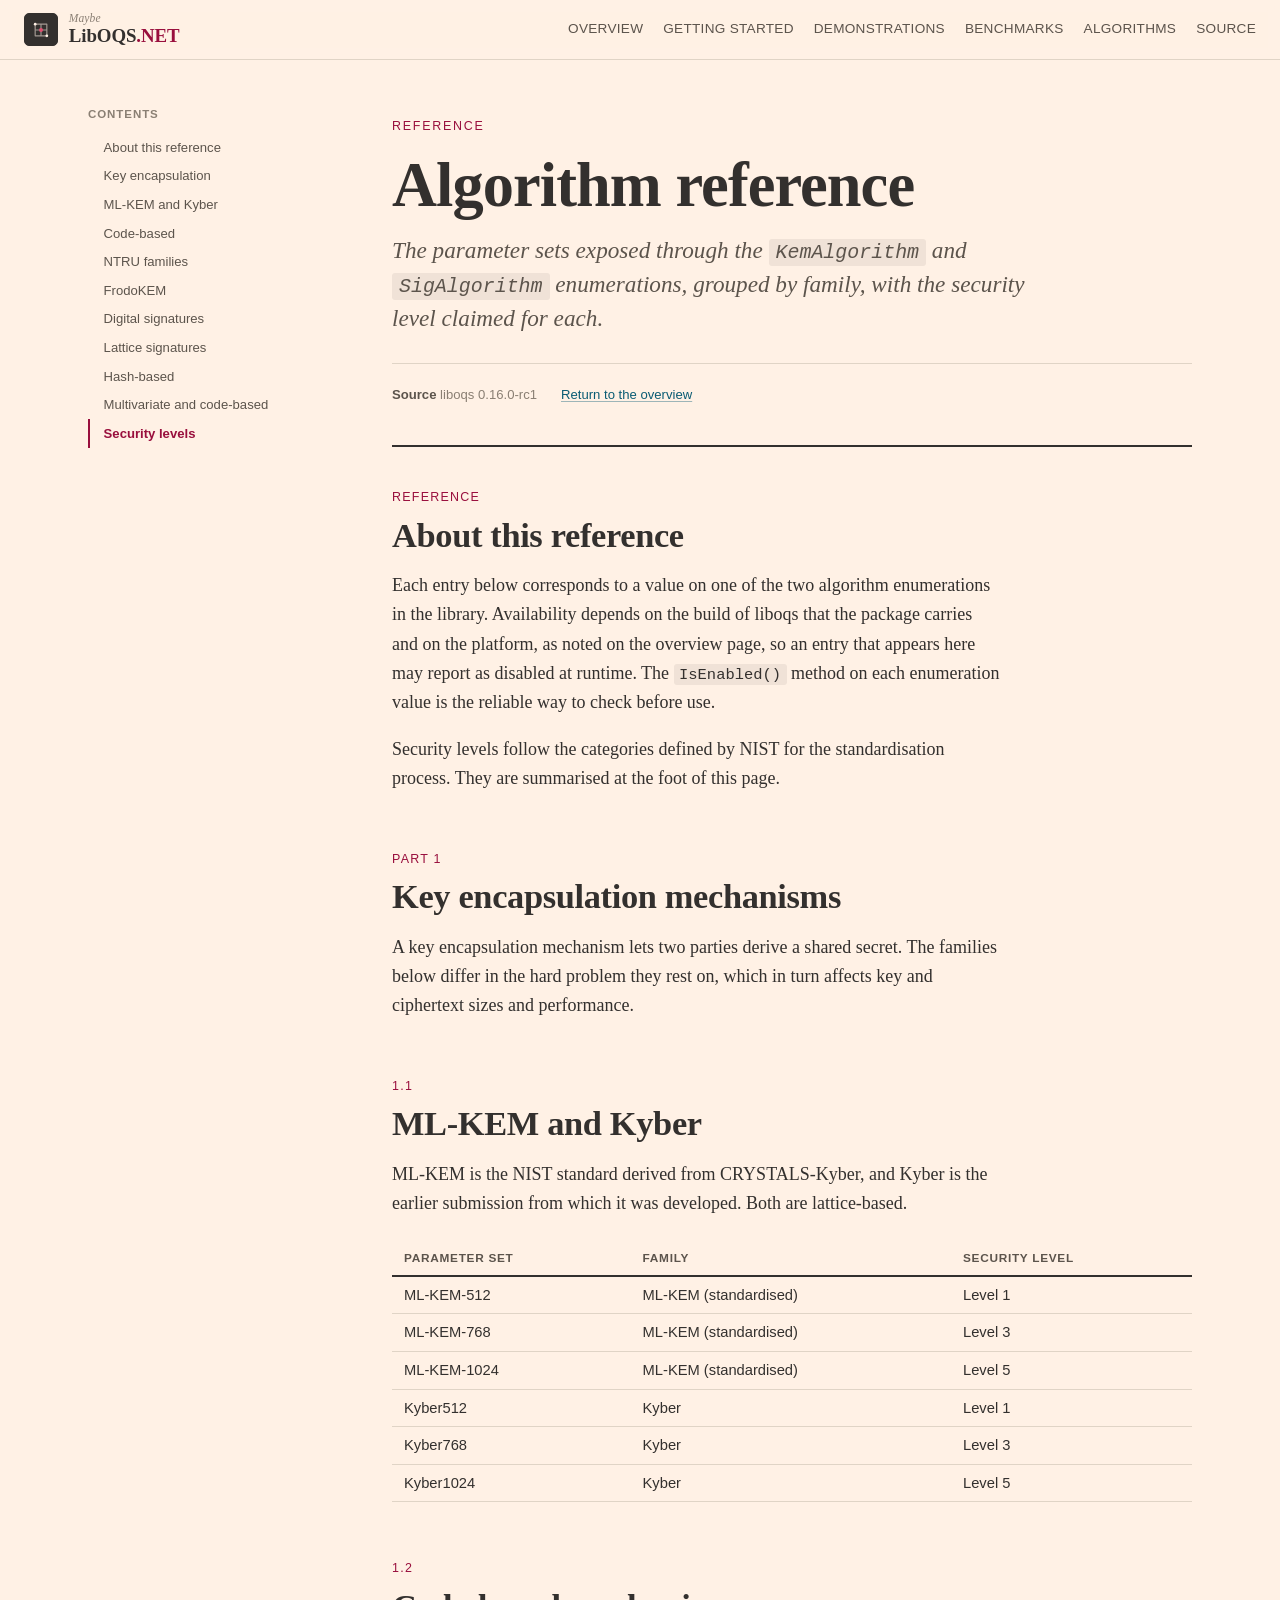
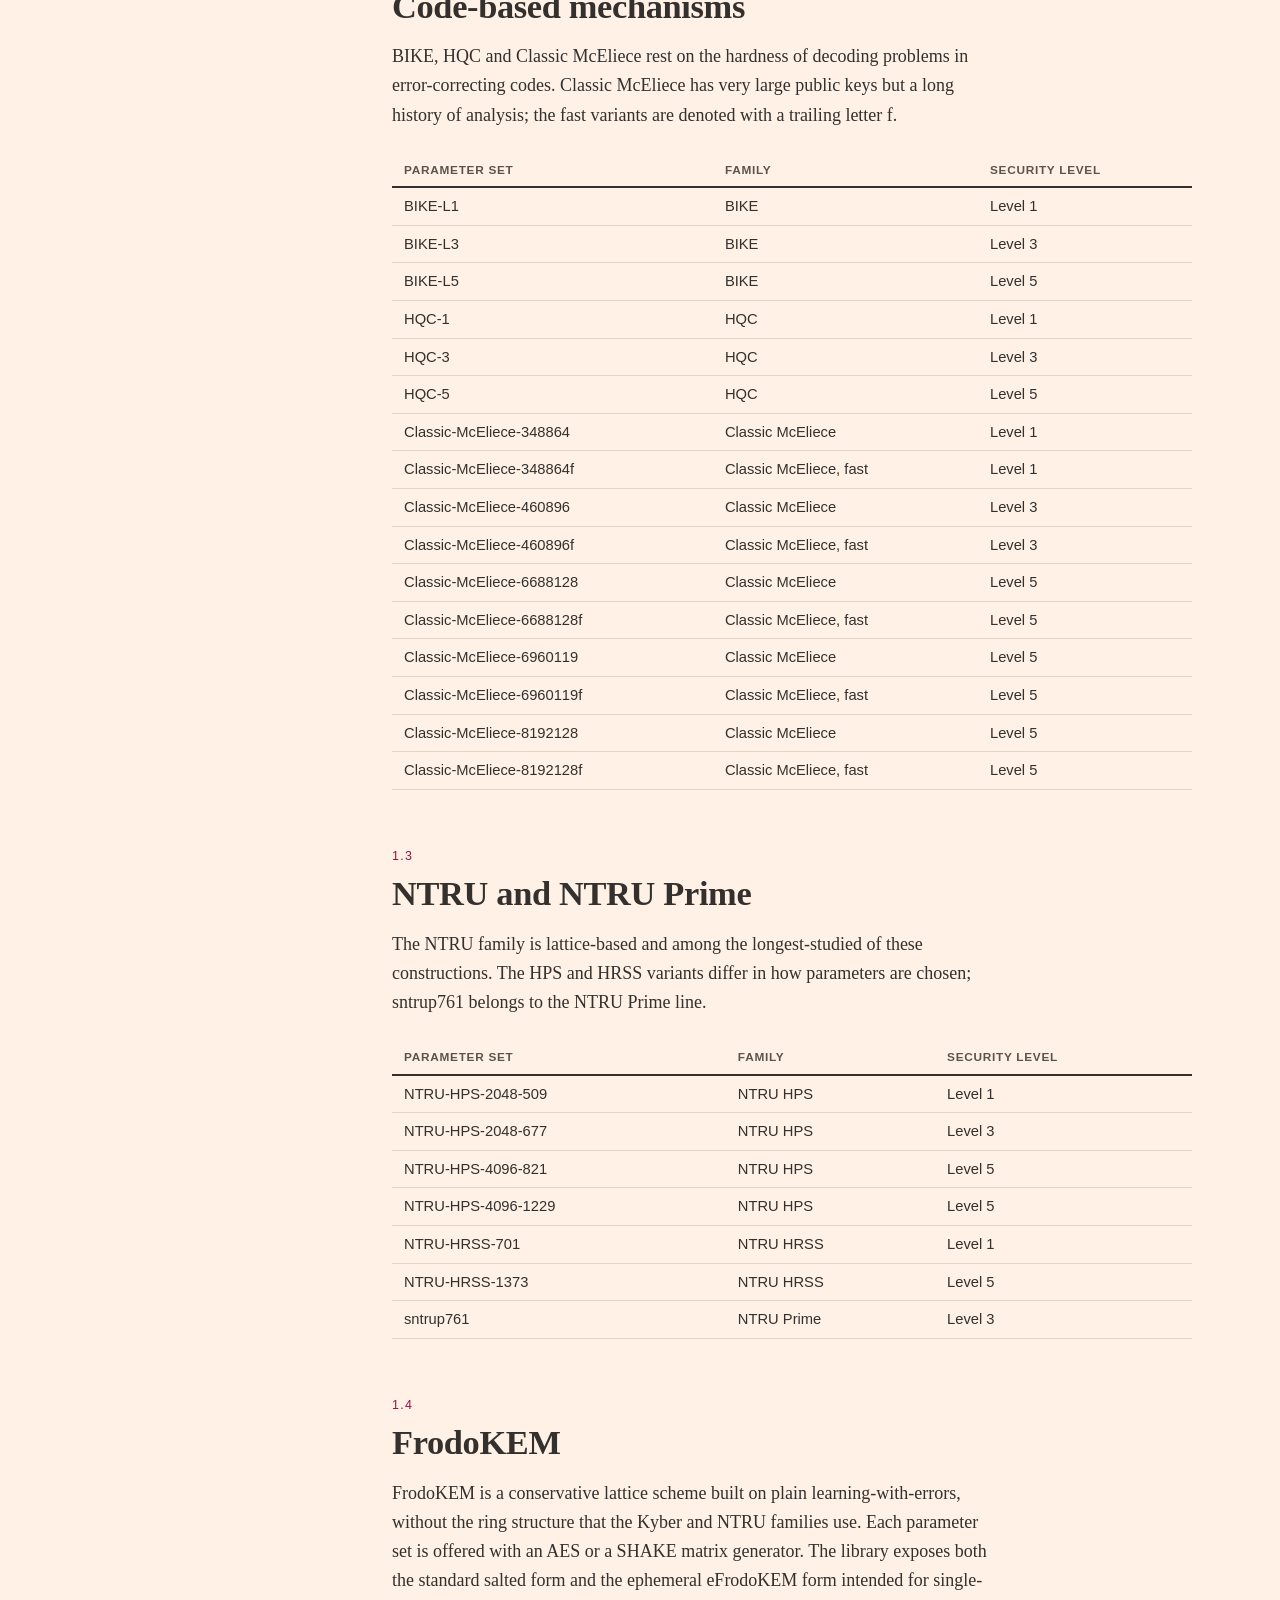
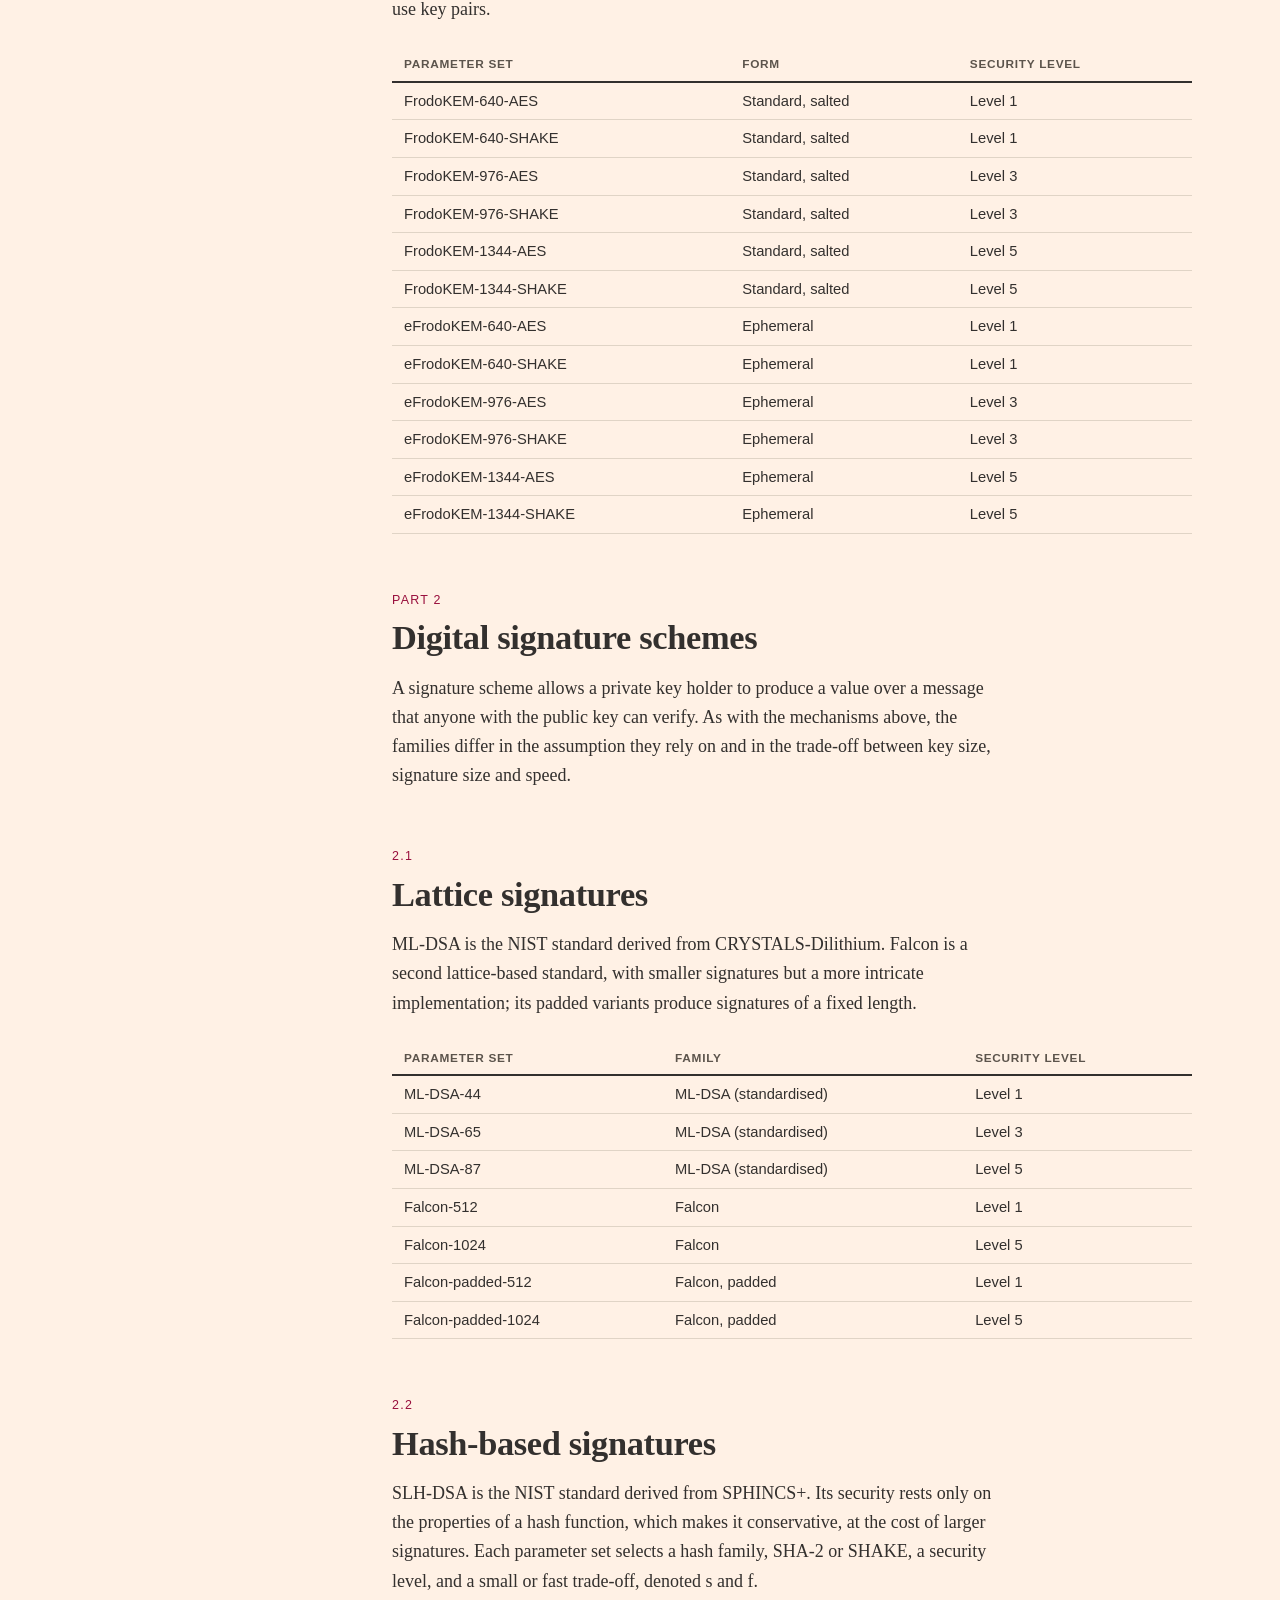
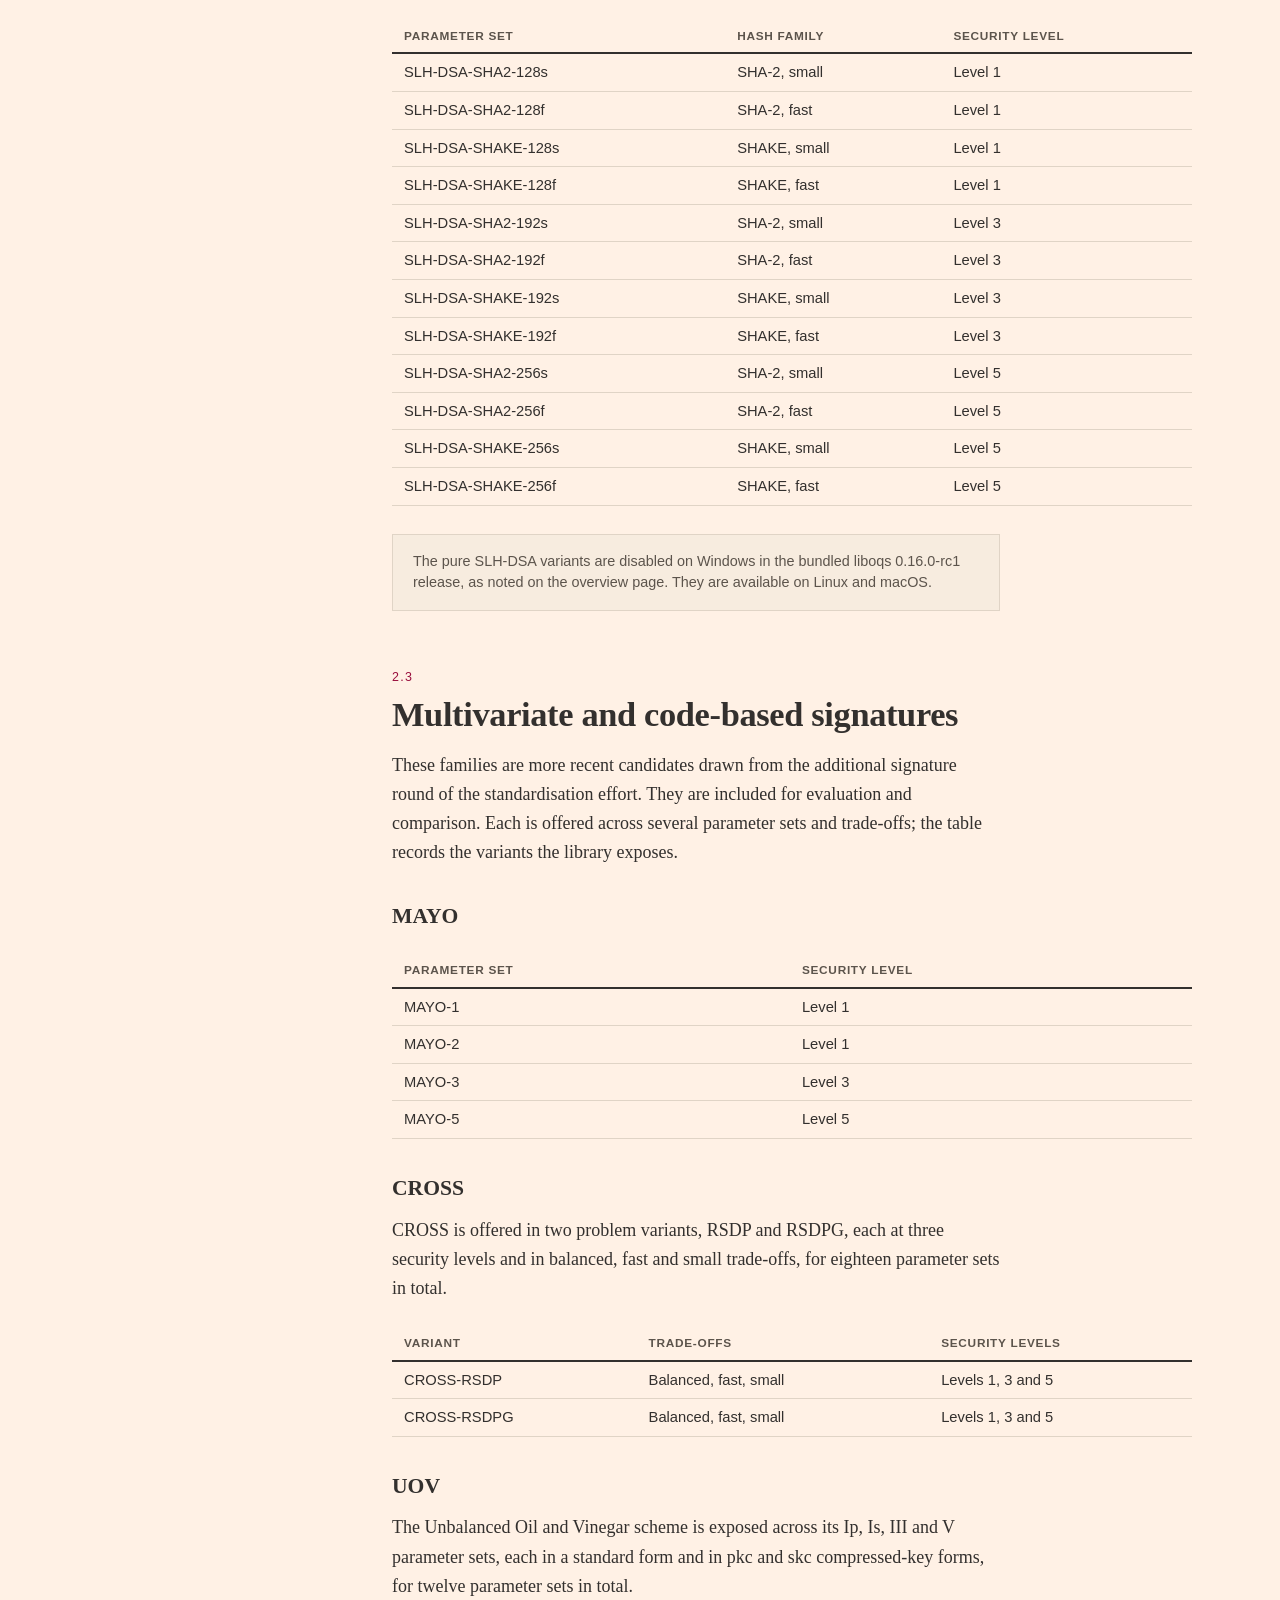
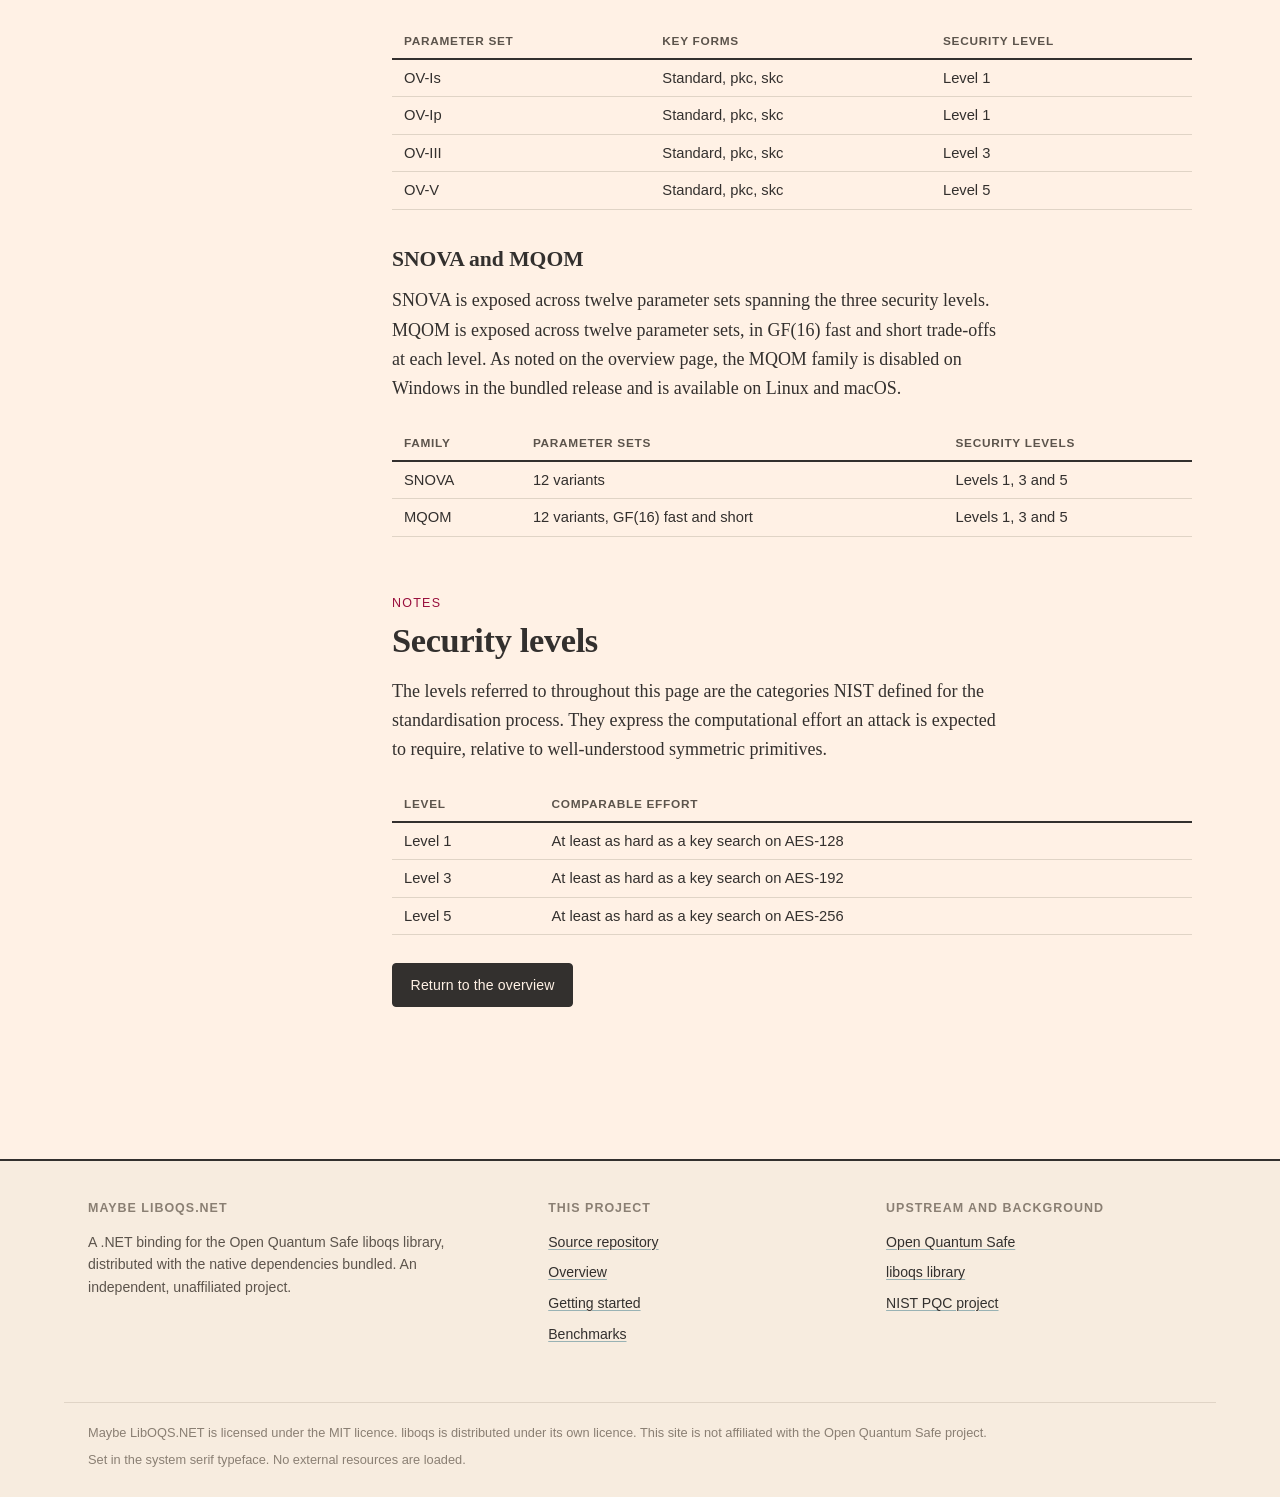
==== website/algorithms.html @ 2868c5c5 "added website" ====
<!DOCTYPE html>
<html lang="en">
<head>
  <meta charset="utf-8">
  <meta name="viewport" content="width=device-width, initial-scale=1">
  <title>Algorithm reference: Maybe LibOQS.NET</title>
  <meta name="description" content="The full set of post-quantum key encapsulation mechanisms and digital signature schemes exposed by Maybe LibOQS.NET, with parameter sets and claimed security levels.">
  <link rel="icon" href="favicon.svg" type="image/svg+xml">
  <link rel="stylesheet" href="assets/styles.css">
</head>
<body>

  <header class="site-header">
    <a class="site-header__brand" href="index.html" aria-label="Maybe LibOQS.NET, home">
      <span class="brand-mark" aria-hidden="true">
        <svg viewBox="0 0 24 24" fill="none" xmlns="http://www.w3.org/2000/svg">
          <g stroke="#fff1e5" stroke-width="1.4" stroke-linecap="round">
            <path d="M5 5h14M5 12h14M5 19h14M5 5v14M12 5v14M19 5v14" opacity="0.55"/>
          </g>
          <circle cx="5" cy="5" r="1.6" fill="#fff1e5"/>
          <circle cx="19" cy="19" r="1.6" fill="#fff1e5"/>
          <circle cx="12" cy="12" r="2.4" fill="#e0506f"/>
        </svg>
      </span>
      <span class="brand-word">
        <span class="brand-word__kicker">Maybe</span>
        <span class="brand-word__name">LibOQS<span class="brand-word__dot">.NET</span></span>
      </span>
    </a>
    <button class="nav-toggle" aria-expanded="false" aria-controls="primary-nav">Menu</button>
    <nav class="site-nav" id="primary-nav" aria-label="Primary">
      <a href="index.html#overview">Overview</a>
      <a href="index.html#getting-started">Getting started</a>
      <a href="index.html#demonstrations">Demonstrations</a>
      <a href="index.html#benchmarks">Benchmarks</a>
      <a href="algorithms.html">Algorithms</a>
      <a href="https://github.com/filipw/maybe-liboqs-dotnet">Source</a>
    </nav>
  </header>

  <div class="shell">

    <aside class="toc" aria-label="Table of contents">
      <h2>Contents</h2>
      <nav>
        <ol>
          <li><a href="#intro">About this reference</a></li>
          <li><a href="#kems">Key encapsulation</a></li>
          <li><a href="#ml-kem">ML-KEM and Kyber</a></li>
          <li><a href="#code-kem">Code-based</a></li>
          <li><a href="#ntru">NTRU families</a></li>
          <li><a href="#frodo">FrodoKEM</a></li>
          <li><a href="#sigs">Digital signatures</a></li>
          <li><a href="#lattice-sig">Lattice signatures</a></li>
          <li><a href="#hash-sig">Hash-based</a></li>
          <li><a href="#mv-sig">Multivariate and code-based</a></li>
          <li><a href="#levels">Security levels</a></li>
        </ol>
      </nav>
    </aside>

    <main>

      <div class="masthead">
        <p class="masthead__kicker">Reference</p>
        <h1>Algorithm reference</h1>
        <p class="masthead__standfirst">
          The parameter sets exposed through the <code>KemAlgorithm</code> and
          <code>SigAlgorithm</code> enumerations, grouped by family, with the security level
          claimed for each.
        </p>
        <div class="masthead__meta">
          <span><strong>Source</strong> liboqs 0.16.0-rc1</span>
          <span><a href="index.html">Return to the overview</a></span>
        </div>
      </div>

      <section id="intro">
        <span class="section-number">Reference</span>
        <h2>About this reference</h2>
        <p>
          Each entry below corresponds to a value on one of the two algorithm enumerations in the
          library. Availability depends on the build of liboqs that the package carries and on the
          platform, as noted on the overview page, so an entry that appears here may report as
          disabled at runtime. The <code>IsEnabled()</code> method on each enumeration value is
          the reliable way to check before use.
        </p>
        <p>
          Security levels follow the categories defined by NIST for the standardisation process.
          They are summarised at the foot of this page.
        </p>
      </section>

      <section id="kems">
        <span class="section-number">Part 1</span>
        <h2>Key encapsulation mechanisms</h2>
        <p>
          A key encapsulation mechanism lets two parties derive a shared secret. The families
          below differ in the hard problem they rest on, which in turn affects key and ciphertext
          sizes and performance.
        </p>
      </section>

      <section id="ml-kem">
        <span class="section-number">1.1</span>
        <h2>ML-KEM and Kyber</h2>
        <p>
          ML-KEM is the NIST standard derived from CRYSTALS-Kyber, and Kyber is the earlier
          submission from which it was developed. Both are lattice-based.
        </p>
        <div class="table-wrap">
          <table>
            <thead>
              <tr><th scope="col">Parameter set</th><th scope="col">Family</th><th scope="col">Security level</th></tr>
            </thead>
            <tbody>
              <tr><th scope="row">ML-KEM-512</th><td>ML-KEM (standardised)</td><td>Level 1</td></tr>
              <tr><th scope="row">ML-KEM-768</th><td>ML-KEM (standardised)</td><td>Level 3</td></tr>
              <tr><th scope="row">ML-KEM-1024</th><td>ML-KEM (standardised)</td><td>Level 5</td></tr>
              <tr><th scope="row">Kyber512</th><td>Kyber</td><td>Level 1</td></tr>
              <tr><th scope="row">Kyber768</th><td>Kyber</td><td>Level 3</td></tr>
              <tr><th scope="row">Kyber1024</th><td>Kyber</td><td>Level 5</td></tr>
            </tbody>
          </table>
        </div>
      </section>

      <section id="code-kem">
        <span class="section-number">1.2</span>
        <h2>Code-based mechanisms</h2>
        <p>
          BIKE, HQC and Classic McEliece rest on the hardness of decoding problems in
          error-correcting codes. Classic McEliece has very large public keys but a long history
          of analysis; the fast variants are denoted with a trailing letter f.
        </p>
        <div class="table-wrap">
          <table>
            <thead>
              <tr><th scope="col">Parameter set</th><th scope="col">Family</th><th scope="col">Security level</th></tr>
            </thead>
            <tbody>
              <tr><th scope="row">BIKE-L1</th><td>BIKE</td><td>Level 1</td></tr>
              <tr><th scope="row">BIKE-L3</th><td>BIKE</td><td>Level 3</td></tr>
              <tr><th scope="row">BIKE-L5</th><td>BIKE</td><td>Level 5</td></tr>
              <tr><th scope="row">HQC-1</th><td>HQC</td><td>Level 1</td></tr>
              <tr><th scope="row">HQC-3</th><td>HQC</td><td>Level 3</td></tr>
              <tr><th scope="row">HQC-5</th><td>HQC</td><td>Level 5</td></tr>
              <tr><th scope="row">Classic-McEliece-348864</th><td>Classic McEliece</td><td>Level 1</td></tr>
              <tr><th scope="row">Classic-McEliece-348864f</th><td>Classic McEliece, fast</td><td>Level 1</td></tr>
              <tr><th scope="row">Classic-McEliece-460896</th><td>Classic McEliece</td><td>Level 3</td></tr>
              <tr><th scope="row">Classic-McEliece-460896f</th><td>Classic McEliece, fast</td><td>Level 3</td></tr>
              <tr><th scope="row">Classic-McEliece-6688128</th><td>Classic McEliece</td><td>Level 5</td></tr>
              <tr><th scope="row">Classic-McEliece-6688128f</th><td>Classic McEliece, fast</td><td>Level 5</td></tr>
              <tr><th scope="row">Classic-McEliece-6960119</th><td>Classic McEliece</td><td>Level 5</td></tr>
              <tr><th scope="row">Classic-McEliece-6960119f</th><td>Classic McEliece, fast</td><td>Level 5</td></tr>
              <tr><th scope="row">Classic-McEliece-8192128</th><td>Classic McEliece</td><td>Level 5</td></tr>
              <tr><th scope="row">Classic-McEliece-8192128f</th><td>Classic McEliece, fast</td><td>Level 5</td></tr>
            </tbody>
          </table>
        </div>
      </section>

      <section id="ntru">
        <span class="section-number">1.3</span>
        <h2>NTRU and NTRU Prime</h2>
        <p>
          The NTRU family is lattice-based and among the longest-studied of these constructions.
          The HPS and HRSS variants differ in how parameters are chosen; sntrup761 belongs to the
          NTRU Prime line.
        </p>
        <div class="table-wrap">
          <table>
            <thead>
              <tr><th scope="col">Parameter set</th><th scope="col">Family</th><th scope="col">Security level</th></tr>
            </thead>
            <tbody>
              <tr><th scope="row">NTRU-HPS-2048-509</th><td>NTRU HPS</td><td>Level 1</td></tr>
              <tr><th scope="row">NTRU-HPS-2048-677</th><td>NTRU HPS</td><td>Level 3</td></tr>
              <tr><th scope="row">NTRU-HPS-4096-821</th><td>NTRU HPS</td><td>Level 5</td></tr>
              <tr><th scope="row">NTRU-HPS-4096-1229</th><td>NTRU HPS</td><td>Level 5</td></tr>
              <tr><th scope="row">NTRU-HRSS-701</th><td>NTRU HRSS</td><td>Level 1</td></tr>
              <tr><th scope="row">NTRU-HRSS-1373</th><td>NTRU HRSS</td><td>Level 5</td></tr>
              <tr><th scope="row">sntrup761</th><td>NTRU Prime</td><td>Level 3</td></tr>
            </tbody>
          </table>
        </div>
      </section>

      <section id="frodo">
        <span class="section-number">1.4</span>
        <h2>FrodoKEM</h2>
        <p>
          FrodoKEM is a conservative lattice scheme built on plain learning-with-errors, without
          the ring structure that the Kyber and NTRU families use. Each parameter set is offered
          with an AES or a SHAKE matrix generator. The library exposes both the standard salted
          form and the ephemeral eFrodoKEM form intended for single-use key pairs.
        </p>
        <div class="table-wrap">
          <table>
            <thead>
              <tr><th scope="col">Parameter set</th><th scope="col">Form</th><th scope="col">Security level</th></tr>
            </thead>
            <tbody>
              <tr><th scope="row">FrodoKEM-640-AES</th><td>Standard, salted</td><td>Level 1</td></tr>
              <tr><th scope="row">FrodoKEM-640-SHAKE</th><td>Standard, salted</td><td>Level 1</td></tr>
              <tr><th scope="row">FrodoKEM-976-AES</th><td>Standard, salted</td><td>Level 3</td></tr>
              <tr><th scope="row">FrodoKEM-976-SHAKE</th><td>Standard, salted</td><td>Level 3</td></tr>
              <tr><th scope="row">FrodoKEM-1344-AES</th><td>Standard, salted</td><td>Level 5</td></tr>
              <tr><th scope="row">FrodoKEM-1344-SHAKE</th><td>Standard, salted</td><td>Level 5</td></tr>
              <tr><th scope="row">eFrodoKEM-640-AES</th><td>Ephemeral</td><td>Level 1</td></tr>
              <tr><th scope="row">eFrodoKEM-640-SHAKE</th><td>Ephemeral</td><td>Level 1</td></tr>
              <tr><th scope="row">eFrodoKEM-976-AES</th><td>Ephemeral</td><td>Level 3</td></tr>
              <tr><th scope="row">eFrodoKEM-976-SHAKE</th><td>Ephemeral</td><td>Level 3</td></tr>
              <tr><th scope="row">eFrodoKEM-1344-AES</th><td>Ephemeral</td><td>Level 5</td></tr>
              <tr><th scope="row">eFrodoKEM-1344-SHAKE</th><td>Ephemeral</td><td>Level 5</td></tr>
            </tbody>
          </table>
        </div>
      </section>

      <section id="sigs">
        <span class="section-number">Part 2</span>
        <h2>Digital signature schemes</h2>
        <p>
          A signature scheme allows a private key holder to produce a value over a message that
          anyone with the public key can verify. As with the mechanisms above, the families differ
          in the assumption they rely on and in the trade-off between key size, signature size and
          speed.
        </p>
      </section>

      <section id="lattice-sig">
        <span class="section-number">2.1</span>
        <h2>Lattice signatures</h2>
        <p>
          ML-DSA is the NIST standard derived from CRYSTALS-Dilithium. Falcon is a second
          lattice-based standard, with smaller signatures but a more intricate implementation; its
          padded variants produce signatures of a fixed length.
        </p>
        <div class="table-wrap">
          <table>
            <thead>
              <tr><th scope="col">Parameter set</th><th scope="col">Family</th><th scope="col">Security level</th></tr>
            </thead>
            <tbody>
              <tr><th scope="row">ML-DSA-44</th><td>ML-DSA (standardised)</td><td>Level 1</td></tr>
              <tr><th scope="row">ML-DSA-65</th><td>ML-DSA (standardised)</td><td>Level 3</td></tr>
              <tr><th scope="row">ML-DSA-87</th><td>ML-DSA (standardised)</td><td>Level 5</td></tr>
              <tr><th scope="row">Falcon-512</th><td>Falcon</td><td>Level 1</td></tr>
              <tr><th scope="row">Falcon-1024</th><td>Falcon</td><td>Level 5</td></tr>
              <tr><th scope="row">Falcon-padded-512</th><td>Falcon, padded</td><td>Level 1</td></tr>
              <tr><th scope="row">Falcon-padded-1024</th><td>Falcon, padded</td><td>Level 5</td></tr>
            </tbody>
          </table>
        </div>
      </section>

      <section id="hash-sig">
        <span class="section-number">2.2</span>
        <h2>Hash-based signatures</h2>
        <p>
          SLH-DSA is the NIST standard derived from SPHINCS+. Its security rests only on the
          properties of a hash function, which makes it conservative, at the cost of larger
          signatures. Each parameter set selects a hash family, SHA-2 or SHAKE, a security level,
          and a small or fast trade-off, denoted s and f.
        </p>
        <div class="table-wrap">
          <table>
            <thead>
              <tr><th scope="col">Parameter set</th><th scope="col">Hash family</th><th scope="col">Security level</th></tr>
            </thead>
            <tbody>
              <tr><th scope="row">SLH-DSA-SHA2-128s</th><td>SHA-2, small</td><td>Level 1</td></tr>
              <tr><th scope="row">SLH-DSA-SHA2-128f</th><td>SHA-2, fast</td><td>Level 1</td></tr>
              <tr><th scope="row">SLH-DSA-SHAKE-128s</th><td>SHAKE, small</td><td>Level 1</td></tr>
              <tr><th scope="row">SLH-DSA-SHAKE-128f</th><td>SHAKE, fast</td><td>Level 1</td></tr>
              <tr><th scope="row">SLH-DSA-SHA2-192s</th><td>SHA-2, small</td><td>Level 3</td></tr>
              <tr><th scope="row">SLH-DSA-SHA2-192f</th><td>SHA-2, fast</td><td>Level 3</td></tr>
              <tr><th scope="row">SLH-DSA-SHAKE-192s</th><td>SHAKE, small</td><td>Level 3</td></tr>
              <tr><th scope="row">SLH-DSA-SHAKE-192f</th><td>SHAKE, fast</td><td>Level 3</td></tr>
              <tr><th scope="row">SLH-DSA-SHA2-256s</th><td>SHA-2, small</td><td>Level 5</td></tr>
              <tr><th scope="row">SLH-DSA-SHA2-256f</th><td>SHA-2, fast</td><td>Level 5</td></tr>
              <tr><th scope="row">SLH-DSA-SHAKE-256s</th><td>SHAKE, small</td><td>Level 5</td></tr>
              <tr><th scope="row">SLH-DSA-SHAKE-256f</th><td>SHAKE, fast</td><td>Level 5</td></tr>
            </tbody>
          </table>
        </div>
        <div class="note">
          The pure SLH-DSA variants are disabled on Windows in the bundled liboqs 0.16.0-rc1
          release, as noted on the overview page. They are available on Linux and macOS.
        </div>
      </section>

      <section id="mv-sig">
        <span class="section-number">2.3</span>
        <h2>Multivariate and code-based signatures</h2>
        <p>
          These families are more recent candidates drawn from the additional signature round of
          the standardisation effort. They are included for evaluation and comparison. Each is
          offered across several parameter sets and trade-offs; the table records the variants the
          library exposes.
        </p>

        <h3>MAYO</h3>
        <div class="table-wrap">
          <table>
            <thead>
              <tr><th scope="col">Parameter set</th><th scope="col">Security level</th></tr>
            </thead>
            <tbody>
              <tr><th scope="row">MAYO-1</th><td>Level 1</td></tr>
              <tr><th scope="row">MAYO-2</th><td>Level 1</td></tr>
              <tr><th scope="row">MAYO-3</th><td>Level 3</td></tr>
              <tr><th scope="row">MAYO-5</th><td>Level 5</td></tr>
            </tbody>
          </table>
        </div>

        <h3>CROSS</h3>
        <p>
          CROSS is offered in two problem variants, RSDP and RSDPG, each at three security levels
          and in balanced, fast and small trade-offs, for eighteen parameter sets in total.
        </p>
        <div class="table-wrap">
          <table>
            <thead>
              <tr><th scope="col">Variant</th><th scope="col">Trade-offs</th><th scope="col">Security levels</th></tr>
            </thead>
            <tbody>
              <tr><th scope="row">CROSS-RSDP</th><td>Balanced, fast, small</td><td>Levels 1, 3 and 5</td></tr>
              <tr><th scope="row">CROSS-RSDPG</th><td>Balanced, fast, small</td><td>Levels 1, 3 and 5</td></tr>
            </tbody>
          </table>
        </div>

        <h3>UOV</h3>
        <p>
          The Unbalanced Oil and Vinegar scheme is exposed across its Ip, Is, III and V parameter
          sets, each in a standard form and in pkc and skc compressed-key forms, for twelve
          parameter sets in total.
        </p>
        <div class="table-wrap">
          <table>
            <thead>
              <tr><th scope="col">Parameter set</th><th scope="col">Key forms</th><th scope="col">Security level</th></tr>
            </thead>
            <tbody>
              <tr><th scope="row">OV-Is</th><td>Standard, pkc, skc</td><td>Level 1</td></tr>
              <tr><th scope="row">OV-Ip</th><td>Standard, pkc, skc</td><td>Level 1</td></tr>
              <tr><th scope="row">OV-III</th><td>Standard, pkc, skc</td><td>Level 3</td></tr>
              <tr><th scope="row">OV-V</th><td>Standard, pkc, skc</td><td>Level 5</td></tr>
            </tbody>
          </table>
        </div>

        <h3>SNOVA and MQOM</h3>
        <p>
          SNOVA is exposed across twelve parameter sets spanning the three security levels. MQOM
          is exposed across twelve parameter sets, in GF(16) fast and short trade-offs at each
          level. As noted on the overview page, the MQOM family is disabled on Windows in the
          bundled release and is available on Linux and macOS.
        </p>
        <div class="table-wrap">
          <table>
            <thead>
              <tr><th scope="col">Family</th><th scope="col">Parameter sets</th><th scope="col">Security levels</th></tr>
            </thead>
            <tbody>
              <tr><th scope="row">SNOVA</th><td>12 variants</td><td>Levels 1, 3 and 5</td></tr>
              <tr><th scope="row">MQOM</th><td>12 variants, GF(16) fast and short</td><td>Levels 1, 3 and 5</td></tr>
            </tbody>
          </table>
        </div>
      </section>

      <section id="levels">
        <span class="section-number">Notes</span>
        <h2>Security levels</h2>
        <p>
          The levels referred to throughout this page are the categories NIST defined for the
          standardisation process. They express the computational effort an attack is expected to
          require, relative to well-understood symmetric primitives.
        </p>
        <div class="table-wrap">
          <table>
            <thead>
              <tr><th scope="col">Level</th><th scope="col">Comparable effort</th></tr>
            </thead>
            <tbody>
              <tr><th scope="row">Level 1</th><td>At least as hard as a key search on AES-128</td></tr>
              <tr><th scope="row">Level 3</th><td>At least as hard as a key search on AES-192</td></tr>
              <tr><th scope="row">Level 5</th><td>At least as hard as a key search on AES-256</td></tr>
            </tbody>
          </table>
        </div>
        <div class="btn-row">
          <a class="btn btn--primary" href="index.html">Return to the overview</a>
        </div>
      </section>

    </main>
  </div>

  <footer class="site-footer">
    <div class="site-footer__inner">
      <div>
        <h3>Maybe LibOQS.NET</h3>
        <p style="max-width: 24rem;">
          A .NET binding for the Open Quantum Safe liboqs library, distributed with the native
          dependencies bundled. An independent, unaffiliated project.
        </p>
      </div>
      <div>
        <h3>This project</h3>
        <ul>
          <li><a href="https://github.com/filipw/maybe-liboqs-dotnet">Source repository</a></li>
          <li><a href="index.html">Overview</a></li>
          <li><a href="index.html#getting-started">Getting started</a></li>
          <li><a href="index.html#benchmarks">Benchmarks</a></li>
        </ul>
      </div>
      <div>
        <h3>Upstream and background</h3>
        <ul>
          <li><a href="https://openquantumsafe.org/">Open Quantum Safe</a></li>
          <li><a href="https://github.com/open-quantum-safe/liboqs">liboqs library</a></li>
          <li><a href="https://csrc.nist.gov/projects/post-quantum-cryptography">NIST PQC project</a></li>
        </ul>
      </div>
    </div>
    <div class="site-footer__colophon">
      <p>
        Maybe LibOQS.NET is licensed under the MIT licence. liboqs is distributed under its own
        licence. This site is not affiliated with the Open Quantum Safe project.
      </p>
      <p>Set in the system serif typeface. No external resources are loaded.</p>
    </div>
  </footer>

  <script src="assets/highlight.js"></script>
  <script src="assets/site.js"></script>
</body>
</html>
---- website/assets/styles.css ----
/* ==========================================================================
   Maybe LibOQS.NET - project site
   Visual language inspired by long-form editorial typography:
   warm paper background, serif body text, a single restrained accent.
   No external fonts or stylesheets are loaded; system serifs are used so
   the page renders identically offline.
   ========================================================================== */

:root {
  /* Palette */
  --paper:        #fff1e5; /* warm editorial cream */
  --paper-deep:   #f7ecdf; /* slightly deeper panel */
  --paper-edge:   #efe0d2; /* hairline tint */
  --ink:          #33302e; /* primary text */
  --ink-soft:     #5c544c; /* secondary text */
  --ink-faint:    #8a7f73; /* captions, meta */
  --rule:         #e0d4c6; /* horizontal rules and borders */
  --accent:       #990f3d; /* claret, used sparingly */
  --accent-soft:  #b5687f;
  --link:         #0a5b73; /* teal for inline links */
  --link-visited: #1a4c5e;
  --code-bg:      #2b2723; /* dark code surface */
  --code-ink:     #f3eadf;

  /* Type */
  --serif:  Georgia, "Times New Roman", "Source Serif Pro", Cambria, serif;
  --sans:   "Helvetica Neue", Helvetica, Arial, system-ui, sans-serif;
  --mono:   "SFMono-Regular", "Consolas", "Liberation Mono", Menlo, monospace;

  /* Metrics */
  --measure: 38rem;
  --gutter: 2rem;
  --header-h: 3.75rem;
}

/* ----- Reset / base --------------------------------------------------------- */

*,
*::before,
*::after { box-sizing: border-box; }

html {
  scroll-behavior: smooth;
  scroll-padding-top: calc(var(--header-h) + 1rem);
  -webkit-text-size-adjust: 100%;
}

body {
  margin: 0;
  background: var(--paper);
  color: var(--ink);
  font-family: var(--serif);
  font-size: 1.125rem;
  line-height: 1.62;
  font-kerning: normal;
  text-rendering: optimizeLegibility;
  -webkit-font-smoothing: antialiased;
}

img, svg { max-width: 100%; height: auto; }

a {
  color: var(--link);
  text-decoration: underline;
  text-underline-offset: 0.12em;
  text-decoration-thickness: 0.06em;
  text-decoration-color: rgba(10, 91, 115, 0.4);
}
a:hover { text-decoration-color: currentColor; }
a:visited { color: var(--link-visited); }

::selection { background: rgba(153, 15, 61, 0.15); }

/* ----- Header --------------------------------------------------------------- */

.site-header {
  position: sticky;
  top: 0;
  z-index: 40;
  height: var(--header-h);
  display: flex;
  align-items: center;
  gap: 1rem;
  padding: 0 1.5rem;
  background: rgba(255, 241, 229, 0.94);
  backdrop-filter: saturate(140%) blur(6px);
  border-bottom: 1px solid var(--rule);
}

.site-header__brand {
  display: flex;
  align-items: center;
  gap: 0.7rem;
  color: var(--ink);
  text-decoration: none;
  white-space: nowrap;
}
.site-header__brand:hover { text-decoration: none; }
.site-header__brand:hover .brand-mark { border-color: var(--accent); }

.brand-mark {
  display: inline-flex;
  align-items: center;
  justify-content: center;
  width: 2.1rem;
  height: 2.1rem;
  flex: none;
  border: 1.5px solid var(--ink);
  border-radius: 5px;
  background: var(--ink);
  transition: border-color 0.15s ease;
}
.brand-mark svg { width: 1.25rem; height: 1.25rem; display: block; }

.brand-word {
  display: inline-flex;
  flex-direction: column;
  line-height: 1;
}
.brand-word__kicker {
  font-family: var(--serif);
  font-style: italic;
  font-size: 0.72rem;
  letter-spacing: 0.01em;
  color: var(--ink-faint);
  margin-bottom: 0.12rem;
}
.brand-word__name {
  font-family: var(--serif);
  font-weight: 700;
  font-size: 1.18rem;
  letter-spacing: -0.005em;
  color: var(--ink);
}
.brand-word__dot { color: var(--accent); }

.site-nav {
  margin-left: auto;
  display: flex;
  align-items: center;
  gap: 1.25rem;
  font-family: var(--sans);
  font-size: 0.85rem;
  letter-spacing: 0.02em;
}
.site-nav a {
  color: var(--ink-soft);
  text-decoration: none;
  text-transform: uppercase;
}
.site-nav a:hover { color: var(--accent); }

.nav-toggle {
  display: none;
  margin-left: auto;
  background: none;
  border: 1px solid var(--rule);
  border-radius: 3px;
  padding: 0.35rem 0.55rem;
  font-family: var(--sans);
  font-size: 0.8rem;
  color: var(--ink);
  cursor: pointer;
}

/* ----- Layout shell --------------------------------------------------------- */

.shell {
  display: grid;
  grid-template-columns: 16rem minmax(0, 1fr);
  gap: 3rem;
  max-width: 72rem;
  margin: 0 auto;
  padding: 0 1.5rem;
}

/* Table of contents (left rail) */
.toc {
  position: sticky;
  top: calc(var(--header-h) + 1.5rem);
  align-self: start;
  height: calc(100vh - var(--header-h) - 3rem);
  overflow-y: auto;
  padding: 1.5rem 0 2rem;
  font-family: var(--sans);
  font-size: 0.82rem;
  line-height: 1.5;
}
.toc h2 {
  font-size: 0.72rem;
  text-transform: uppercase;
  letter-spacing: 0.08em;
  color: var(--ink-faint);
  margin: 0 0 0.75rem;
  font-weight: 700;
}
.toc ol { list-style: none; margin: 0; padding: 0; }
.toc li { margin: 0; }
.toc a {
  display: block;
  padding: 0.28rem 0 0.28rem 0.85rem;
  border-left: 2px solid transparent;
  color: var(--ink-soft);
  text-decoration: none;
}
.toc a:hover { color: var(--ink); }
.toc a.is-active {
  color: var(--accent);
  border-left-color: var(--accent);
  font-weight: 600;
}

main { padding: 0 0 6rem; min-width: 0; }

/* ----- Masthead / hero ------------------------------------------------------ */

.masthead {
  padding: 3.5rem 0 2.5rem;
  border-bottom: 2px solid var(--ink);
  margin-bottom: 2.5rem;
}
.masthead__kicker {
  font-family: var(--sans);
  font-size: 0.78rem;
  text-transform: uppercase;
  letter-spacing: 0.14em;
  color: var(--accent);
  margin: 0 0 1rem;
}
.masthead h1 {
  font-size: clamp(2.4rem, 6vw, 3.9rem);
  line-height: 1.05;
  letter-spacing: -0.015em;
  margin: 0 0 1rem;
  font-weight: 700;
}
.masthead__standfirst {
  font-size: clamp(1.2rem, 2.4vw, 1.45rem);
  line-height: 1.45;
  color: var(--ink-soft);
  max-width: 42rem;
  margin: 0;
  font-style: italic;
}
.masthead__meta {
  margin-top: 1.75rem;
  padding-top: 1.25rem;
  border-top: 1px solid var(--rule);
  font-family: var(--sans);
  font-size: 0.82rem;
  color: var(--ink-faint);
  display: flex;
  flex-wrap: wrap;
  gap: 0.4rem 1.5rem;
}
.masthead__meta strong { color: var(--ink-soft); font-weight: 600; }

/* ----- Sections / prose ----------------------------------------------------- */

section { margin: 0 0 3.5rem; scroll-margin-top: calc(var(--header-h) + 1rem); }

.section-number {
  font-family: var(--sans);
  font-size: 0.78rem;
  letter-spacing: 0.1em;
  color: var(--accent);
  text-transform: uppercase;
  display: block;
  margin-bottom: 0.5rem;
}

h2 {
  font-size: clamp(1.7rem, 3.5vw, 2.15rem);
  line-height: 1.15;
  letter-spacing: -0.01em;
  margin: 0 0 1rem;
  font-weight: 700;
}
h3 {
  font-size: 1.35rem;
  line-height: 1.25;
  margin: 2.25rem 0 0.85rem;
  font-weight: 700;
}
h4 {
  font-family: var(--sans);
  font-size: 0.95rem;
  letter-spacing: 0.01em;
  margin: 1.75rem 0 0.6rem;
  font-weight: 700;
  color: var(--ink-soft);
}

p { max-width: var(--measure); margin: 0 0 1.1rem; }
section > p,
section > ul,
section > ol { max-width: var(--measure); }

.lead {
  font-size: 1.22rem;
  line-height: 1.55;
  color: var(--ink-soft);
}

ul, ol { padding-left: 1.3rem; margin: 0 0 1.2rem; }
li { margin: 0 0 0.45rem; }
li::marker { color: var(--ink-faint); }

strong { font-weight: 700; }
em { font-style: italic; }

abbr[title] { text-decoration: none; border-bottom: 1px dotted var(--ink-faint); cursor: help; }

hr {
  border: 0;
  border-top: 1px solid var(--rule);
  margin: 2.5rem 0;
}

/* Drop cap on the opening section for editorial flavour */
.has-dropcap > p:first-of-type::first-letter {
  font-size: 3.4rem;
  line-height: 0.82;
  float: left;
  padding: 0.1rem 0.6rem 0 0;
  color: var(--accent);
  font-weight: 700;
}

/* ----- Pull quote / aside --------------------------------------------------- */

.aside {
  max-width: var(--measure);
  margin: 1.75rem 0;
  padding: 1.1rem 1.35rem;
  background: var(--paper-deep);
  border-left: 3px solid var(--accent-soft);
  font-size: 1rem;
  color: var(--ink-soft);
}
.aside p:last-child { margin-bottom: 0; }
.aside strong { color: var(--ink); }

.note {
  max-width: var(--measure);
  margin: 1.5rem 0;
  padding: 1rem 1.25rem;
  border: 1px solid var(--rule);
  background: var(--paper-deep);
  font-family: var(--sans);
  font-size: 0.9rem;
  line-height: 1.5;
  color: var(--ink-soft);
}
.note strong { color: var(--ink); }

/* ----- Code ----------------------------------------------------------------- */

code {
  font-family: var(--mono);
  font-size: 0.86em;
  background: rgba(43, 39, 35, 0.07);
  padding: 0.1em 0.35em;
  border-radius: 3px;
}

.codeblock {
  position: relative;
  margin: 1.5rem 0 1.75rem;
  background: var(--code-bg);
  border-radius: 6px;
  overflow: hidden;
  box-shadow: 0 1px 0 rgba(0,0,0,0.04);
}
.codeblock__bar {
  display: flex;
  align-items: center;
  justify-content: space-between;
  padding: 0.5rem 0.9rem;
  background: rgba(255,255,255,0.04);
  border-bottom: 1px solid rgba(255,255,255,0.07);
  font-family: var(--sans);
  font-size: 0.72rem;
  letter-spacing: 0.06em;
  text-transform: uppercase;
  color: #b8ada0;
}
.codeblock__copy {
  background: none;
  border: 1px solid rgba(255,255,255,0.18);
  color: #cbbfb2;
  border-radius: 3px;
  padding: 0.2rem 0.55rem;
  font-family: var(--sans);
  font-size: 0.7rem;
  letter-spacing: 0.04em;
  cursor: pointer;
  text-transform: uppercase;
}
.codeblock__copy:hover { color: #fff; border-color: rgba(255,255,255,0.4); }
.codeblock__copy.is-done { color: #8fce9b; border-color: rgba(143,206,155,0.5); }

.codeblock pre {
  margin: 0;
  padding: 1rem 1.1rem;
  overflow-x: auto;
  font-family: var(--mono);
  font-size: 0.84rem;
  line-height: 1.6;
  color: #e9ddcf;
  tab-size: 4;
}
.codeblock pre code {
  background: none;
  padding: 0;
  font-size: inherit;
  border-radius: 0;
}

/* Syntax tokens (paired with assets/highlight.js) */
.tok-comment { color: #8a8078; font-style: italic; }
.tok-string  { color: #cdb786; }
.tok-number  { color: #d6a07a; }
.tok-keyword { color: #d98a9e; }
.tok-type    { color: #8fc0c9; }
.tok-attr    { color: #b8c98f; }
.tok-tag     { color: #8fc0c9; }
.tok-op      { color: #c7bdb1; }
.tok-punct   { color: #a89e92; }

/* ----- Tables --------------------------------------------------------------- */

.table-wrap { overflow-x: auto; margin: 1.5rem 0 1.75rem; }

table {
  border-collapse: collapse;
  width: 100%;
  font-size: 0.92rem;
  font-family: var(--sans);
  line-height: 1.4;
}
caption {
  text-align: left;
  font-family: var(--sans);
  font-size: 0.8rem;
  color: var(--ink-faint);
  margin-bottom: 0.6rem;
  letter-spacing: 0.02em;
}
thead th {
  text-align: left;
  font-size: 0.74rem;
  text-transform: uppercase;
  letter-spacing: 0.06em;
  color: var(--ink-soft);
  border-bottom: 2px solid var(--ink);
  padding: 0.5rem 0.75rem;
  white-space: nowrap;
}
tbody td, tbody th {
  padding: 0.5rem 0.75rem;
  border-bottom: 1px solid var(--rule);
  vertical-align: top;
  text-align: left;
  font-weight: 400;
}
tbody tr:hover { background: var(--paper-deep); }
td.num, th.num { text-align: right; font-variant-numeric: tabular-nums; white-space: nowrap; }
.yes { color: #2f7d4f; font-weight: 700; }
.no  { color: var(--accent); font-weight: 700; }

/* ----- Definition grid for "approaches" ------------------------------------- */

.cards {
  display: grid;
  grid-template-columns: repeat(auto-fit, minmax(15rem, 1fr));
  gap: 1.25rem;
  margin: 1.75rem 0;
  max-width: none;
}
.card {
  border: 1px solid var(--rule);
  background: var(--paper-deep);
  padding: 1.25rem 1.35rem;
  border-radius: 5px;
}
.card h3 {
  margin: 0 0 0.5rem;
  font-size: 1.1rem;
  overflow-wrap: break-word;
  word-break: break-word;
  hyphens: auto;
}
.card p { font-size: 0.95rem; color: var(--ink-soft); margin-bottom: 0; }
.card__tag {
  display: inline-block;
  font-family: var(--sans);
  font-size: 0.68rem;
  text-transform: uppercase;
  letter-spacing: 0.06em;
  color: var(--accent);
  margin-bottom: 0.6rem;
}

/* ----- Stat row ------------------------------------------------------------- */

.stats {
  display: grid;
  grid-template-columns: repeat(auto-fit, minmax(9rem, 1fr));
  gap: 1.5rem 2rem;
  margin: 2rem 0;
  padding: 1.5rem 0;
  border-top: 1px solid var(--rule);
  border-bottom: 1px solid var(--rule);
  max-width: none;
}
.stat__figure {
  font-size: 2.3rem;
  line-height: 1;
  font-weight: 700;
  color: var(--ink);
}
.stat__label {
  font-family: var(--sans);
  font-size: 0.8rem;
  color: var(--ink-faint);
  margin-top: 0.4rem;
}

/* ----- Buttons -------------------------------------------------------------- */

.btn-row { display: flex; flex-wrap: wrap; gap: 0.8rem; margin: 1.75rem 0; }
.btn {
  display: inline-block;
  font-family: var(--sans);
  font-size: 0.88rem;
  letter-spacing: 0.01em;
  padding: 0.6rem 1.1rem;
  border-radius: 4px;
  text-decoration: none;
  border: 1px solid var(--ink);
}
.btn--primary { background: var(--ink); color: var(--paper); }
.btn--primary:hover { background: var(--accent); border-color: var(--accent); color: #fff; }
.btn--ghost { background: transparent; color: var(--ink); }
.btn--ghost:hover { border-color: var(--accent); color: var(--accent); }

/* ----- Footer --------------------------------------------------------------- */

.site-footer {
  border-top: 2px solid var(--ink);
  background: var(--paper-deep);
  font-family: var(--sans);
  font-size: 0.88rem;
  color: var(--ink-soft);
}
.site-footer__inner {
  max-width: 72rem;
  margin: 0 auto;
  padding: 2.5rem 1.5rem 3rem;
  display: grid;
  grid-template-columns: 1.4fr 1fr 1fr;
  gap: 2rem;
}
.site-footer h3 {
  font-size: 0.78rem;
  text-transform: uppercase;
  letter-spacing: 0.08em;
  color: var(--ink-faint);
  margin: 0 0 0.85rem;
}
.site-footer ul { list-style: none; padding: 0; margin: 0; }
.site-footer li { margin-bottom: 0.5rem; }
.site-footer a { color: var(--ink); }
.site-footer__colophon {
  border-top: 1px solid var(--rule);
  padding: 1.25rem 1.5rem;
  max-width: 72rem;
  margin: 0 auto;
  font-size: 0.8rem;
  color: var(--ink-faint);
}
.site-footer__colophon p { max-width: none; margin: 0 0 0.4rem; }

/* ----- Credit banner -------------------------------------------------------- */

.credit {
  margin: 0 0 3rem;
  padding: 1.25rem 1.5rem;
  background: var(--paper-deep);
  border: 1px solid var(--rule);
  border-radius: 5px;
  font-size: 0.98rem;
  color: var(--ink-soft);
  max-width: none;
}
.credit p { max-width: none; margin: 0; }
.credit strong { color: var(--ink); }

/* ----- Responsive ----------------------------------------------------------- */

@media (max-width: 60rem) {
  .shell { grid-template-columns: 1fr; gap: 0; }
  .toc {
    position: static;
    height: auto;
    overflow: visible;
    border-bottom: 1px solid var(--rule);
    margin-bottom: 1.5rem;
    display: none;
  }
  .site-footer__inner { grid-template-columns: 1fr; gap: 1.5rem; }
}

@media (max-width: 48rem) {
  body { font-size: 1.05rem; }
  .site-nav { display: none; }
  .site-nav.is-open {
    display: flex;
    position: absolute;
    top: var(--header-h);
    left: 0;
    right: 0;
    flex-direction: column;
    align-items: flex-start;
    gap: 0;
    background: var(--paper);
    border-bottom: 1px solid var(--rule);
    padding: 0.5rem 1.5rem 1rem;
  }
  .site-nav.is-open a { padding: 0.6rem 0; width: 100%; border-bottom: 1px solid var(--rule); }
  .nav-toggle { display: inline-block; }
  .stats { grid-template-columns: repeat(2, 1fr); }
}

@media print {
  .site-header, .toc, .codeblock__copy, .nav-toggle { display: none; }
  body { background: #fff; color: #000; font-size: 11pt; }
  .shell { grid-template-columns: 1fr; }
  .codeblock { background: #f4f4f4; color: #000; border: 1px solid #ccc; }
  .codeblock pre { color: #000; }
}

@media (prefers-reduced-motion: reduce) {
  html { scroll-behavior: auto; }
}
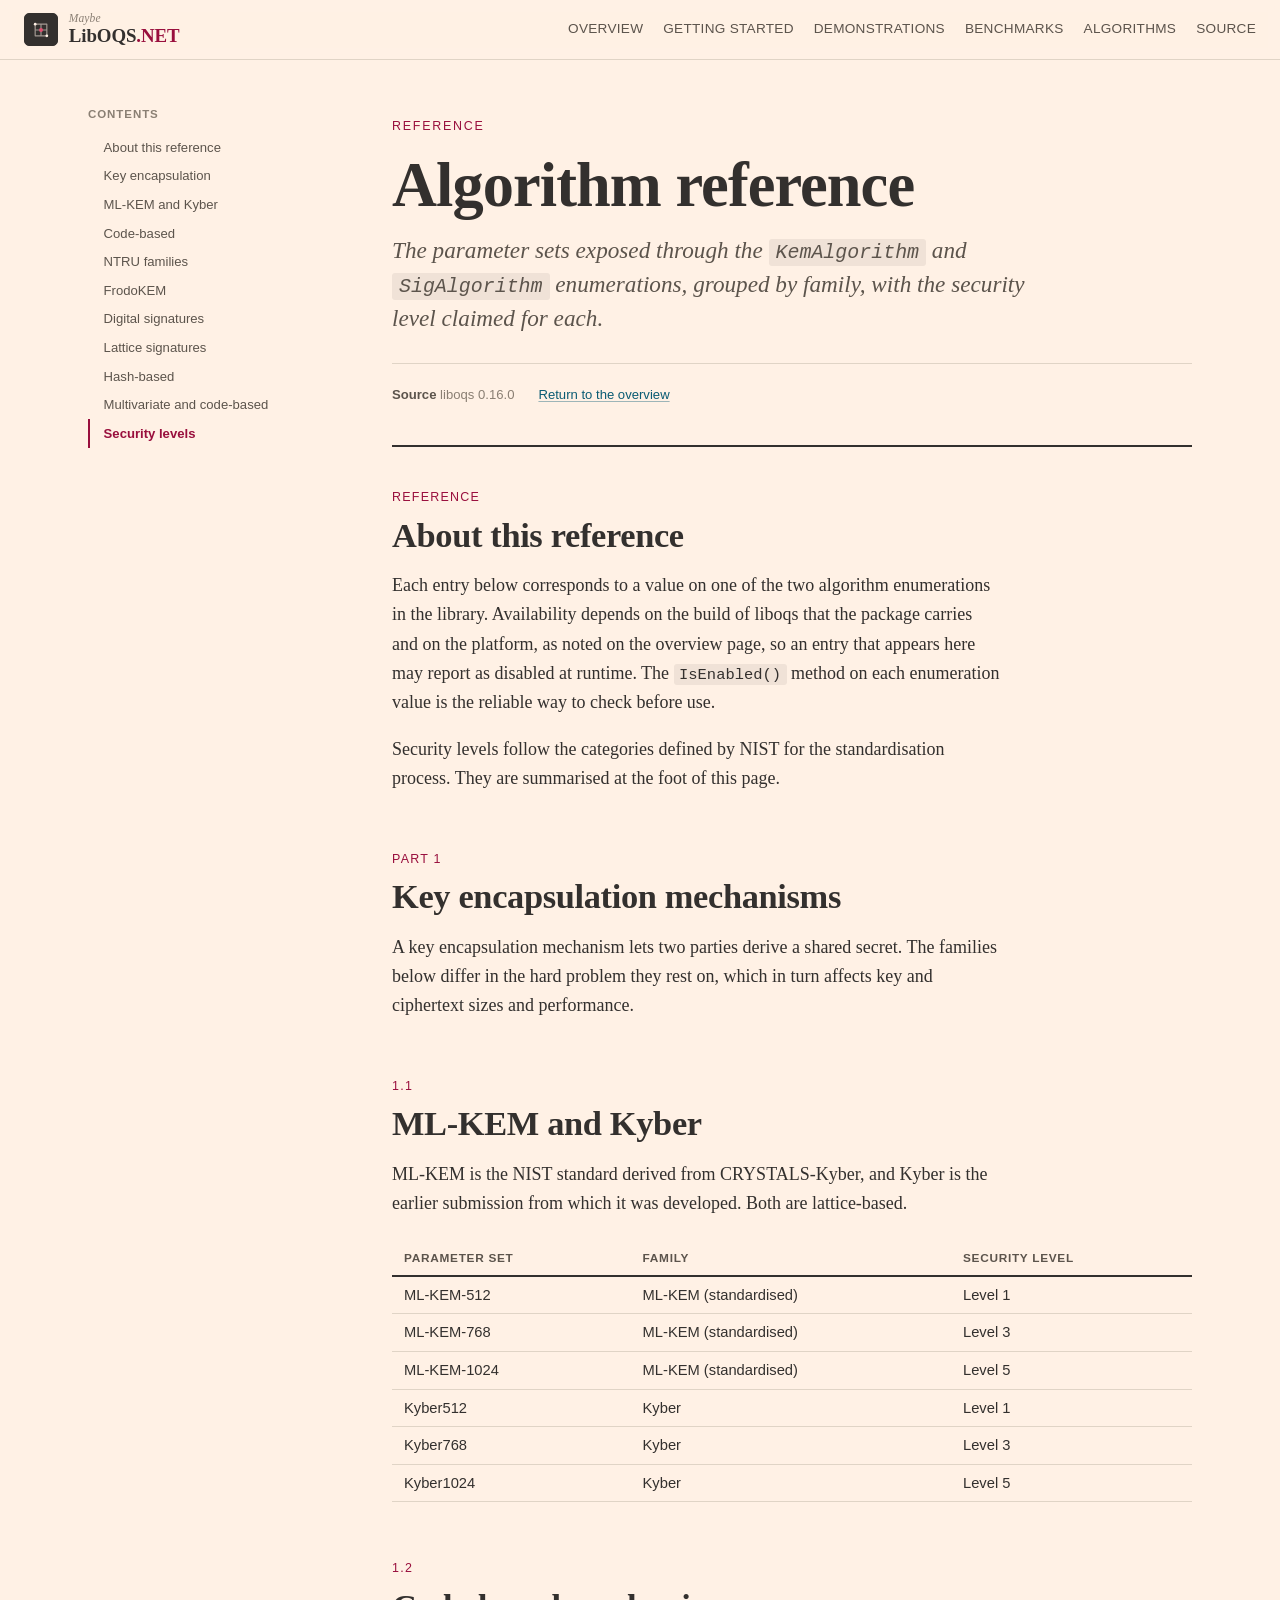
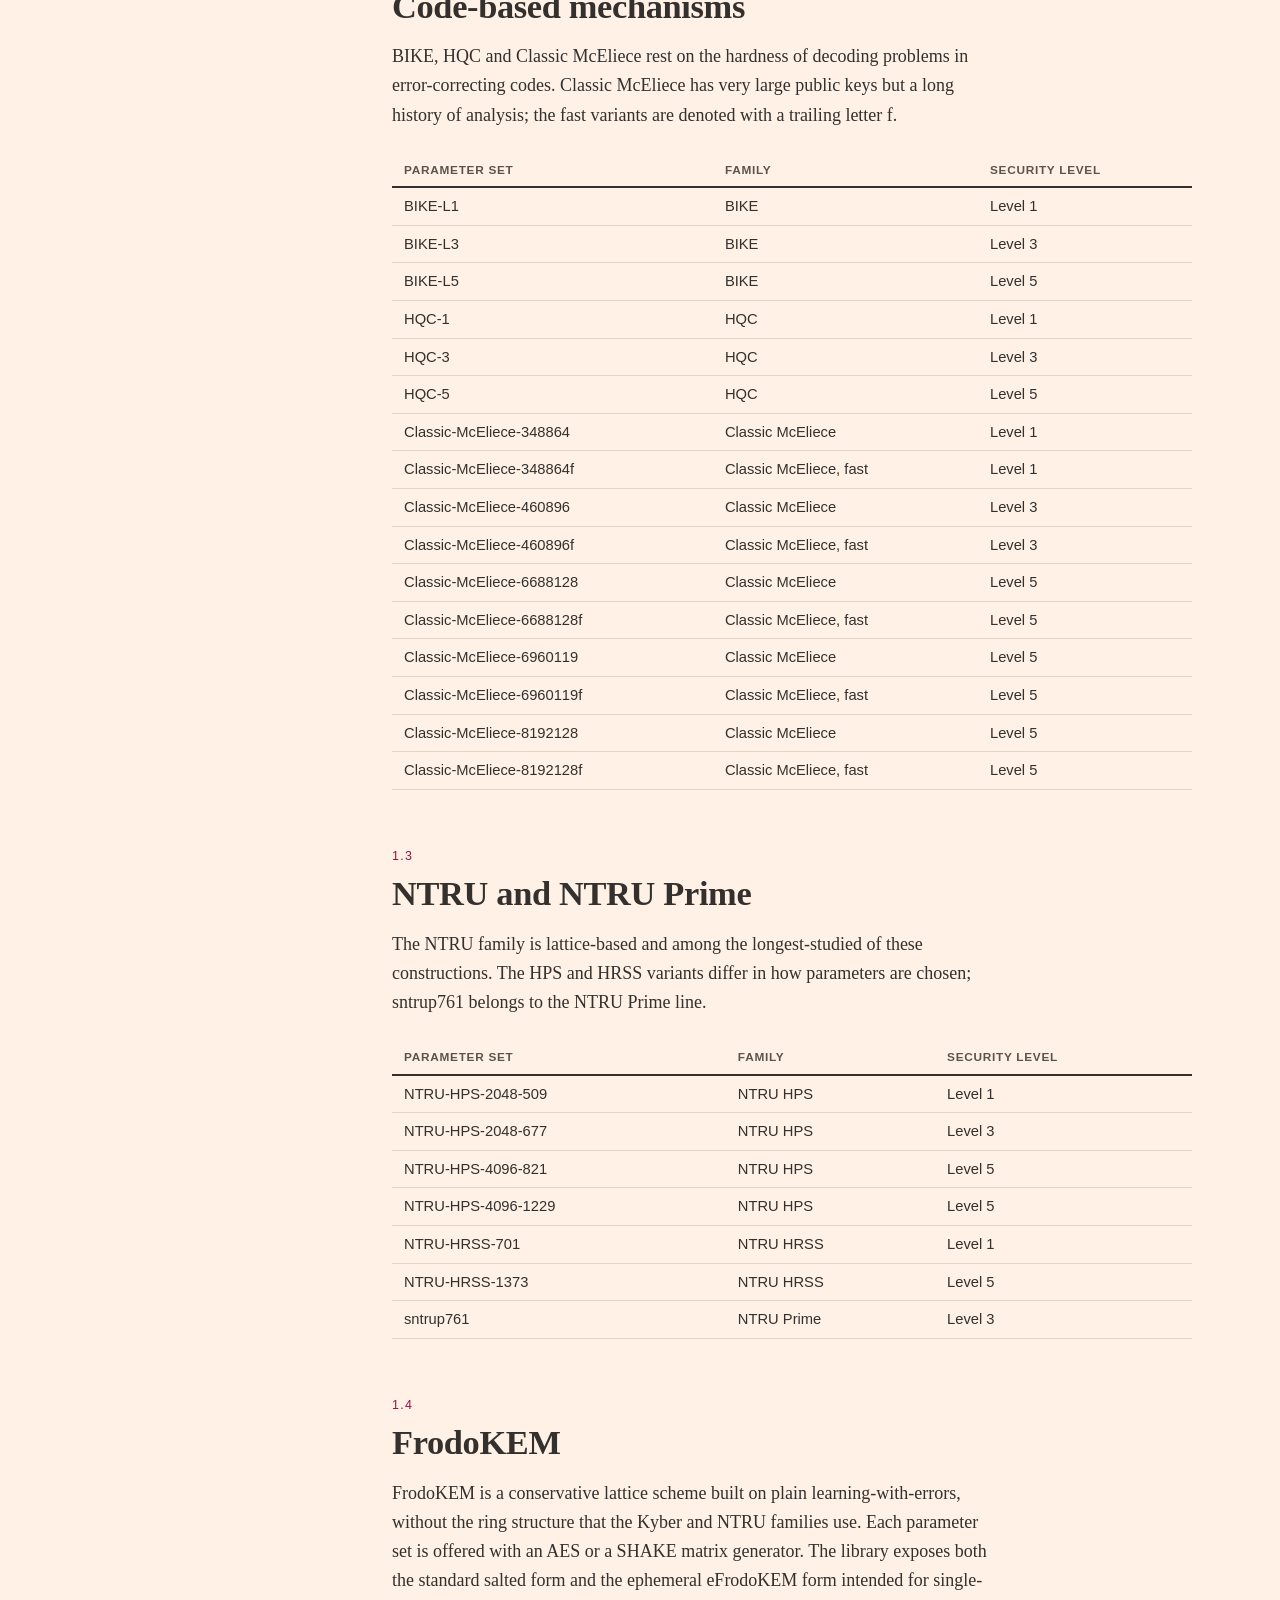
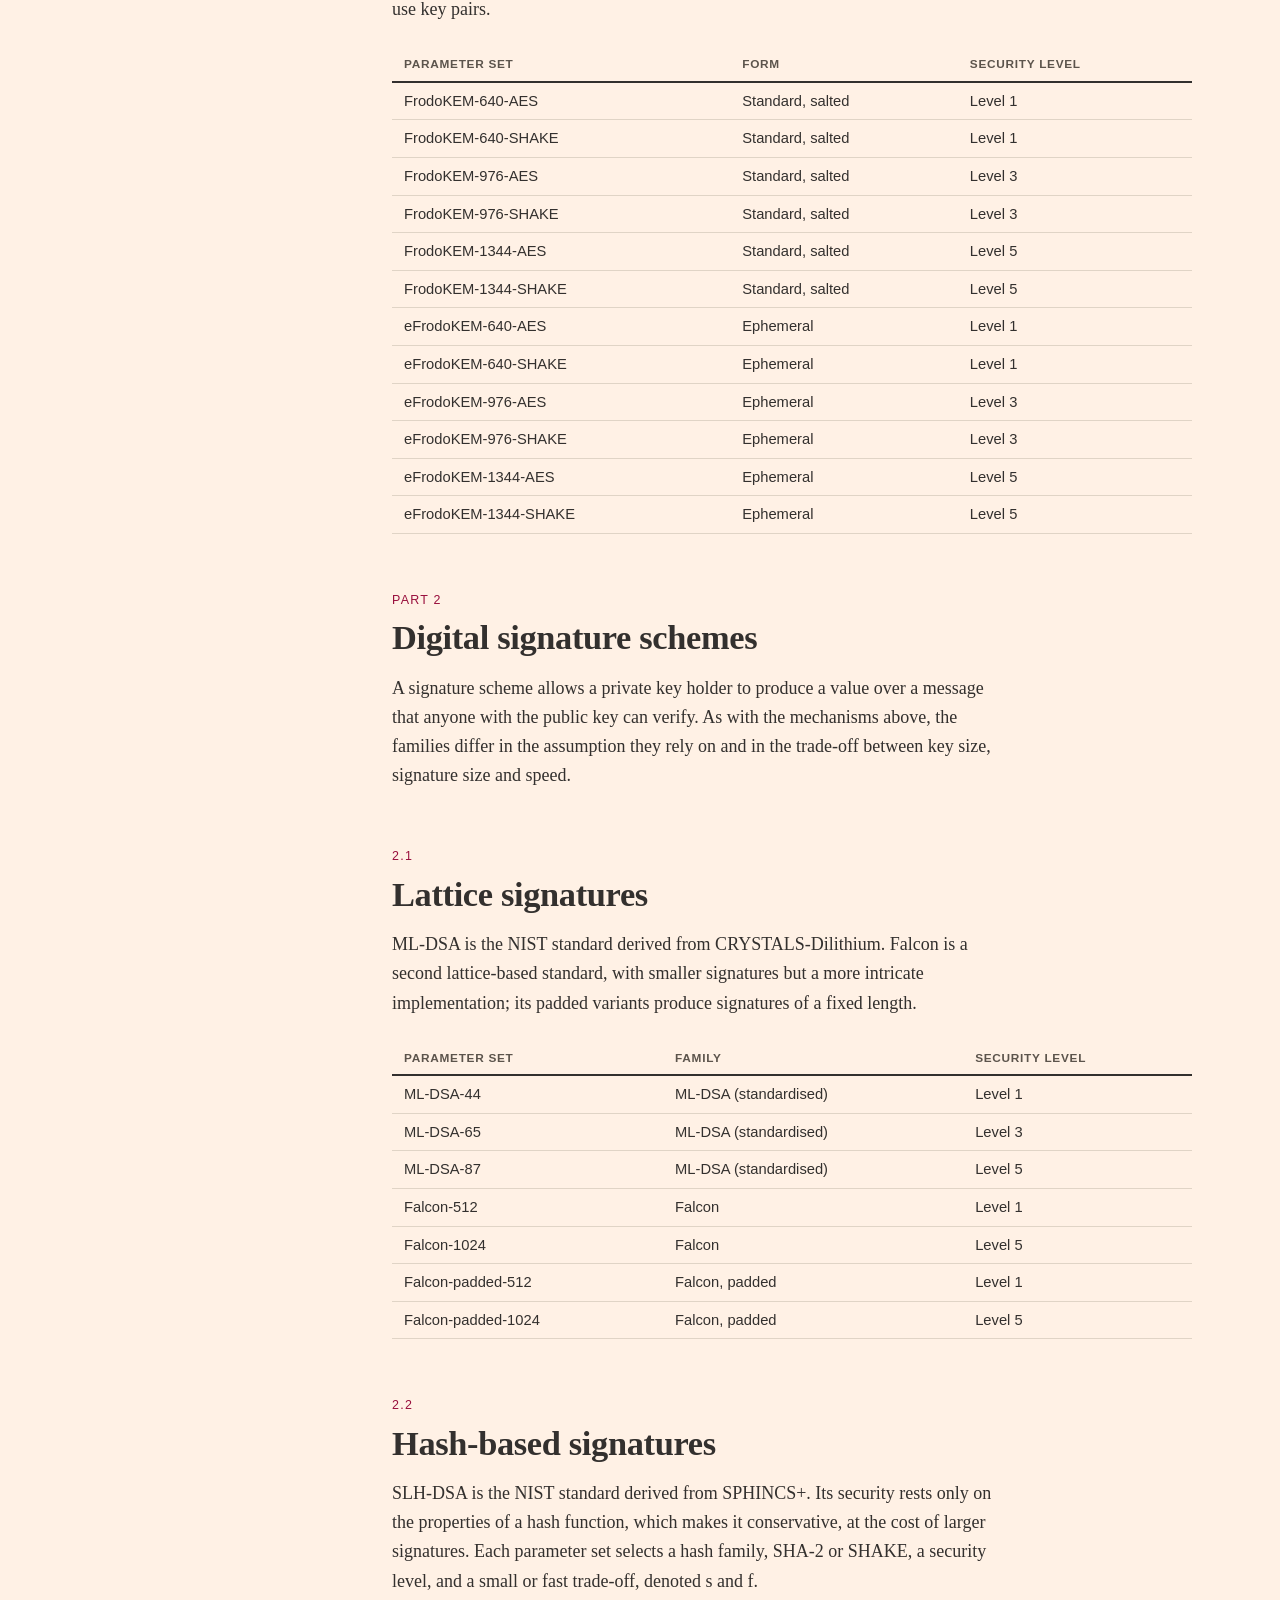
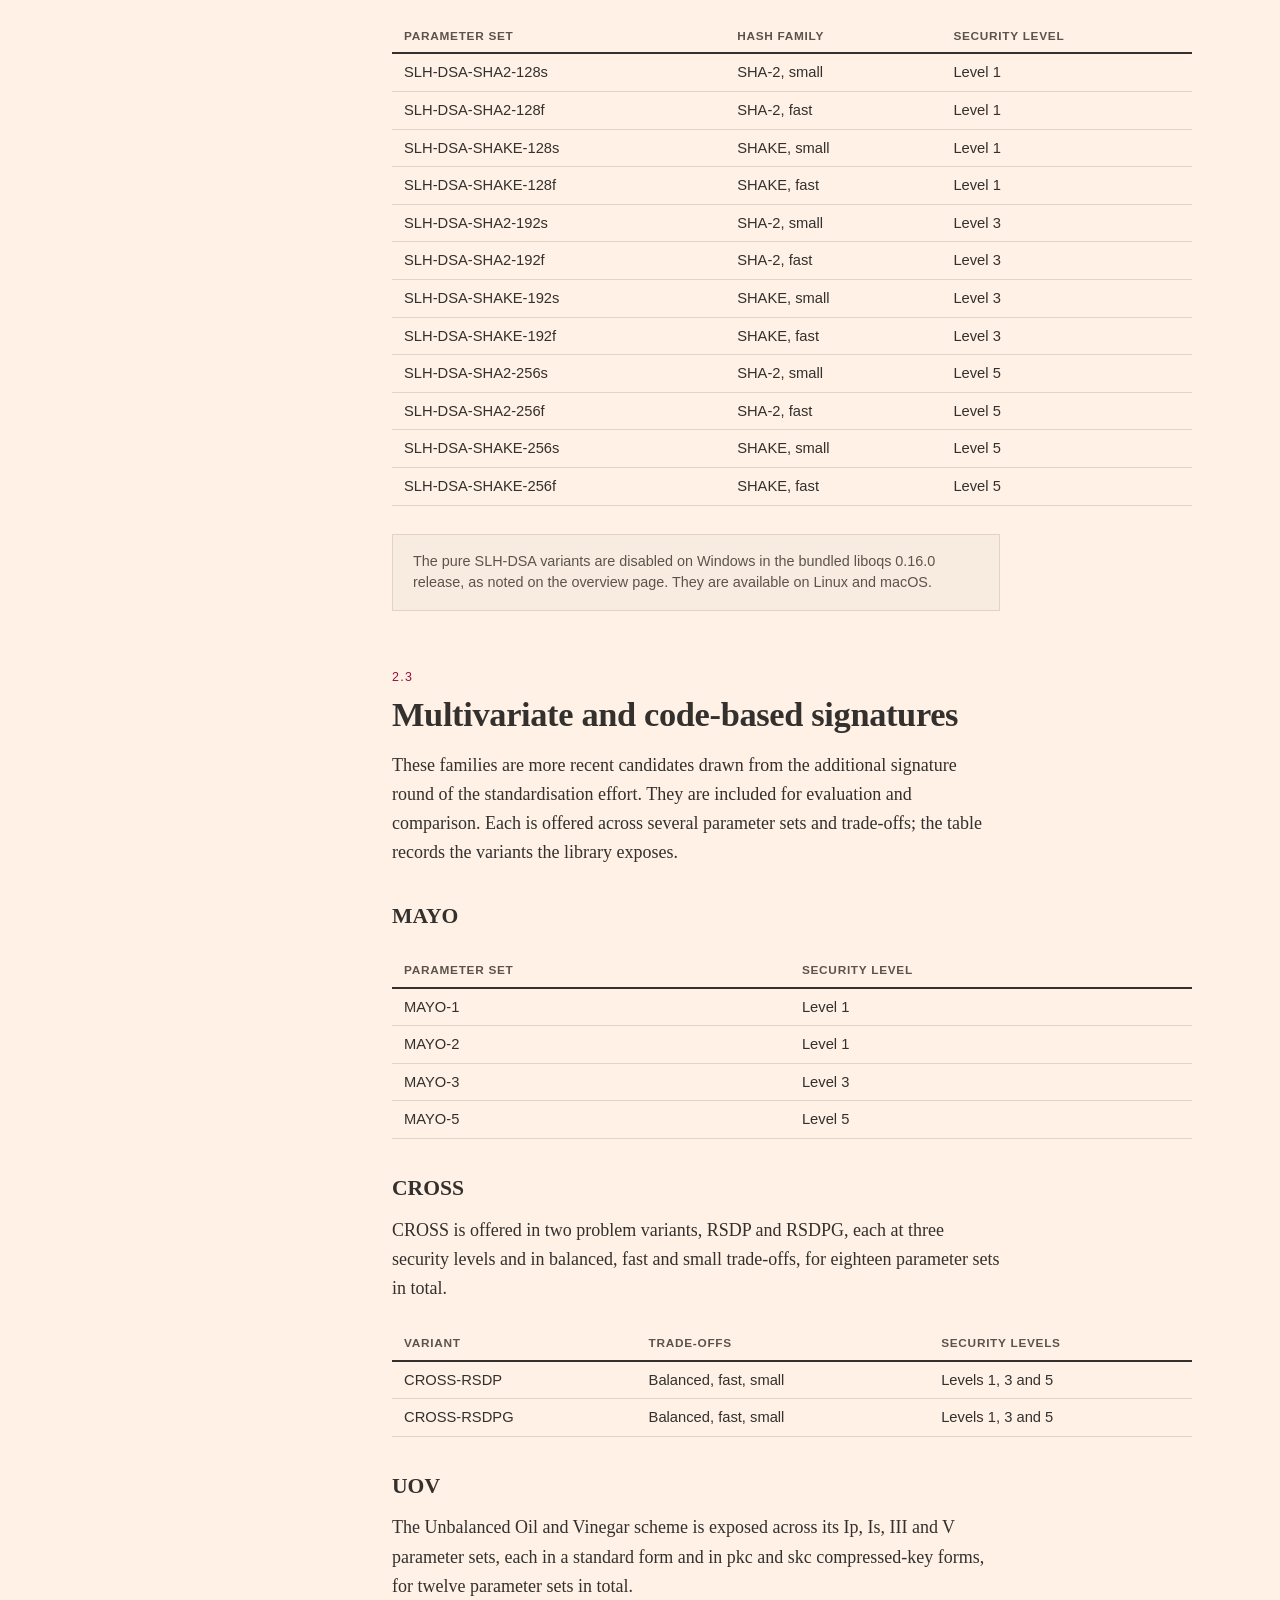
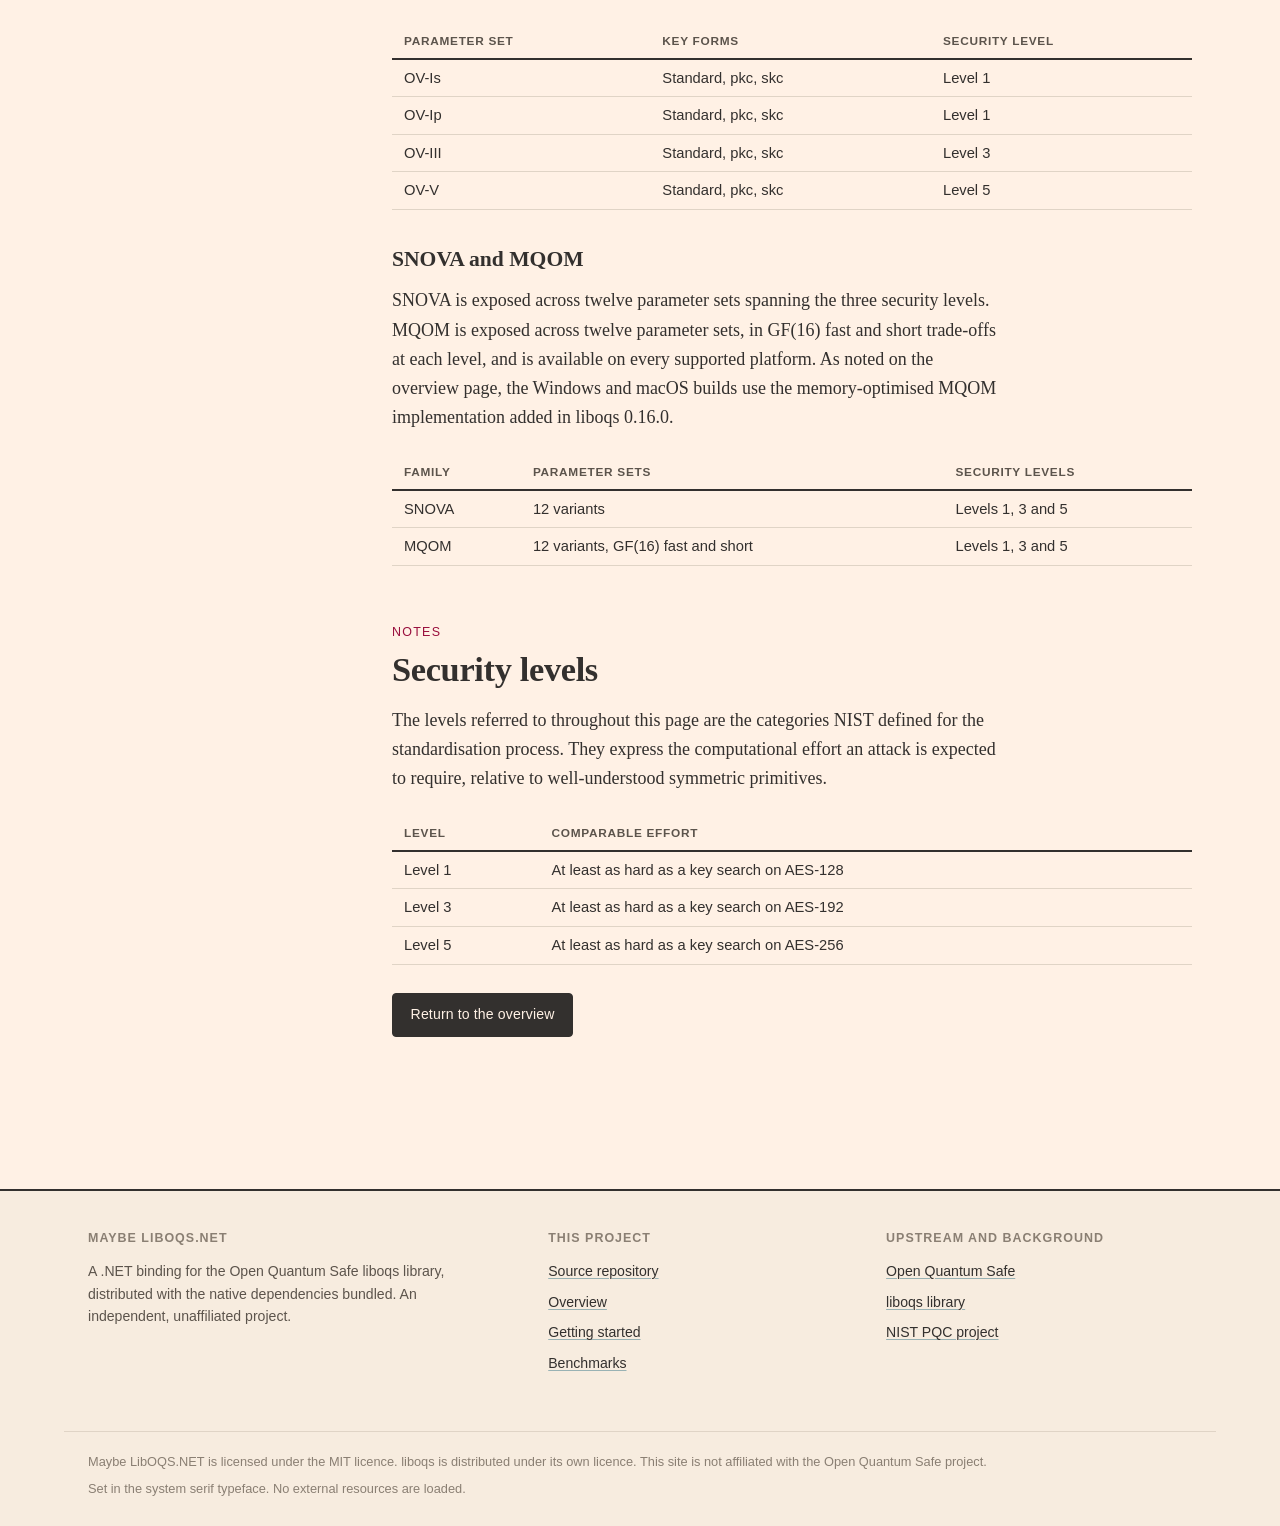
==== commit 226cbfee: "updated to liboqs 0.16.0" ====
--- a/website/algorithms.html
+++ b/website/algorithms.html
@@ -70,7 +70,7 @@
           claimed for each.
         </p>
         <div class="masthead__meta">
-          <span><strong>Source</strong> liboqs 0.16.0-rc1</span>
+          <span><strong>Source</strong> liboqs 0.16.0</span>
           <span><a href="index.html">Return to the overview</a></span>
         </div>
       </div>
@@ -286,7 +286,7 @@
           </table>
         </div>
         <div class="note">
-          The pure SLH-DSA variants are disabled on Windows in the bundled liboqs 0.16.0-rc1
+          The pure SLH-DSA variants are disabled on Windows in the bundled liboqs 0.16.0
           release, as noted on the overview page. They are available on Linux and macOS.
         </div>
       </section>
@@ -357,8 +357,9 @@
         <p>
           SNOVA is exposed across twelve parameter sets spanning the three security levels. MQOM
           is exposed across twelve parameter sets, in GF(16) fast and short trade-offs at each
-          level. As noted on the overview page, the MQOM family is disabled on Windows in the
-          bundled release and is available on Linux and macOS.
+          level, and is available on every supported platform. As noted on the overview page, the
+          Windows and macOS builds use the memory-optimised MQOM implementation added in liboqs
+          0.16.0.
         </p>
         <div class="table-wrap">
           <table>
